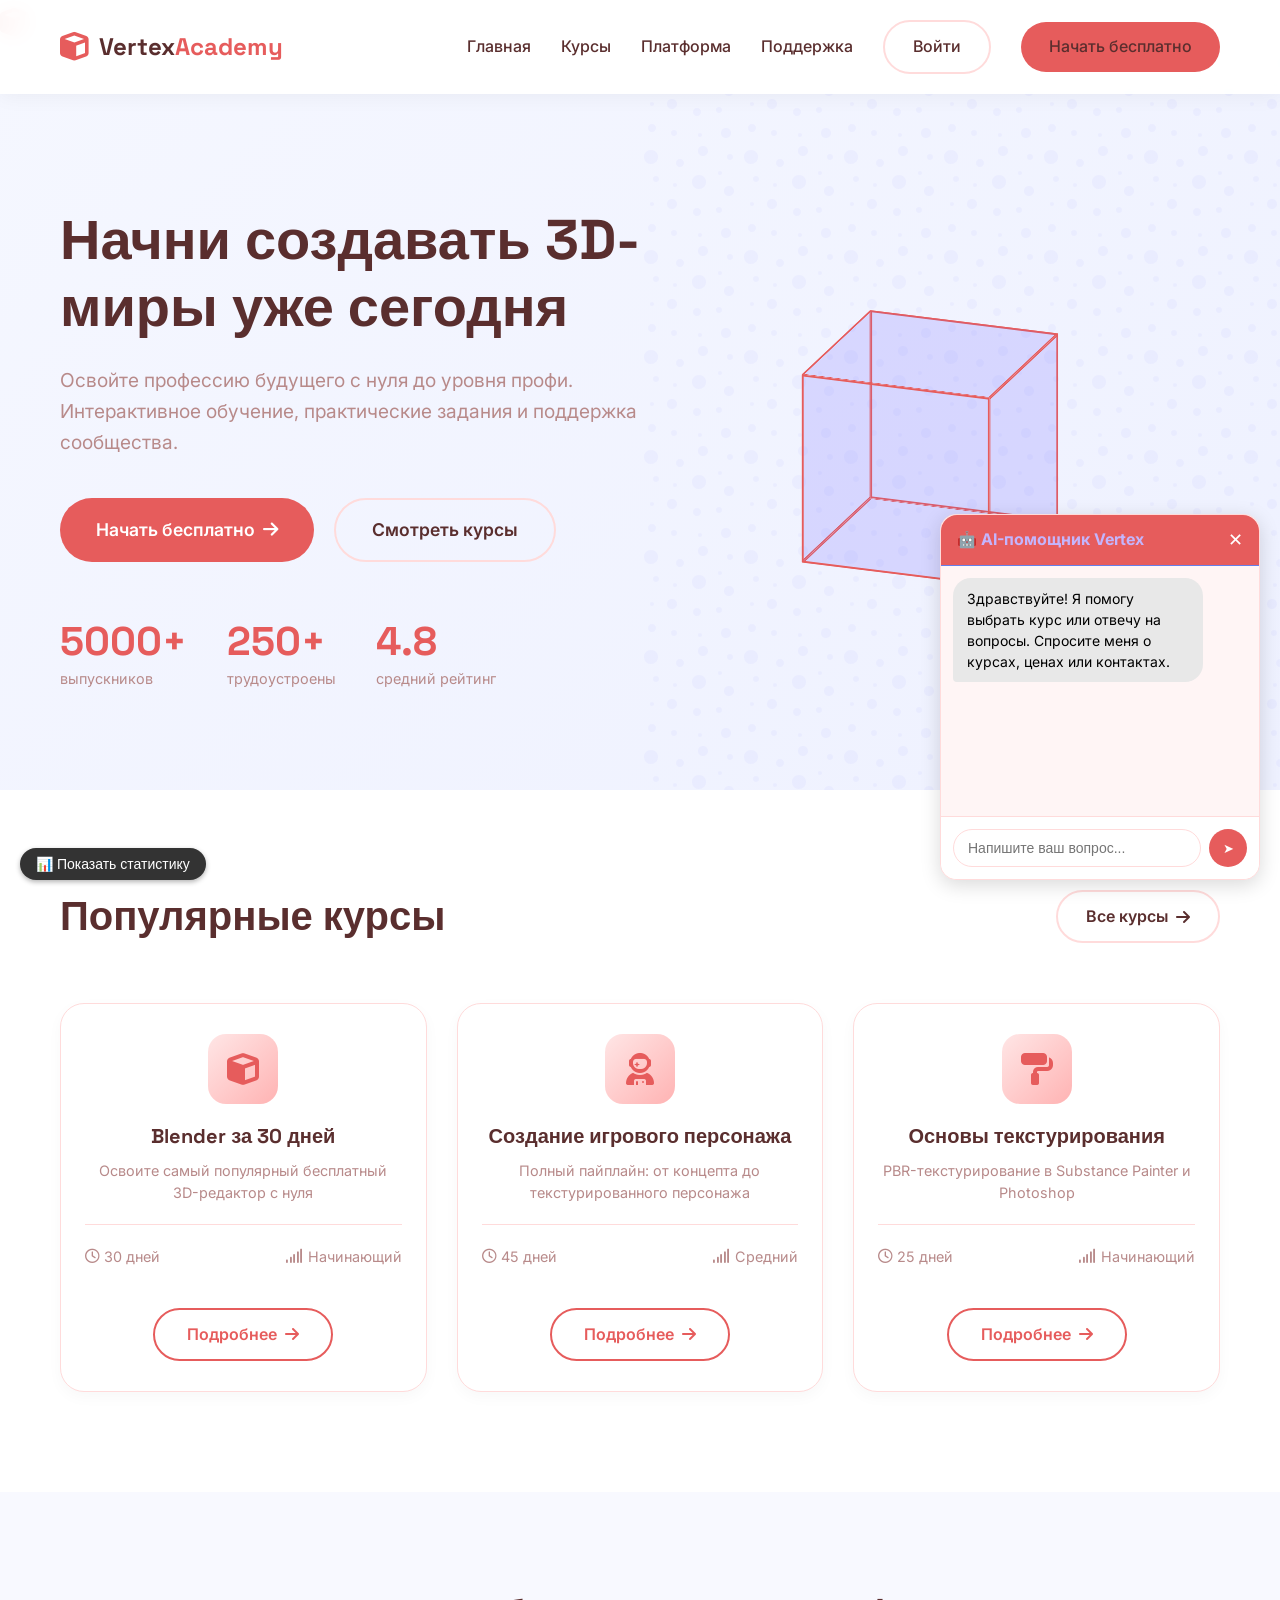
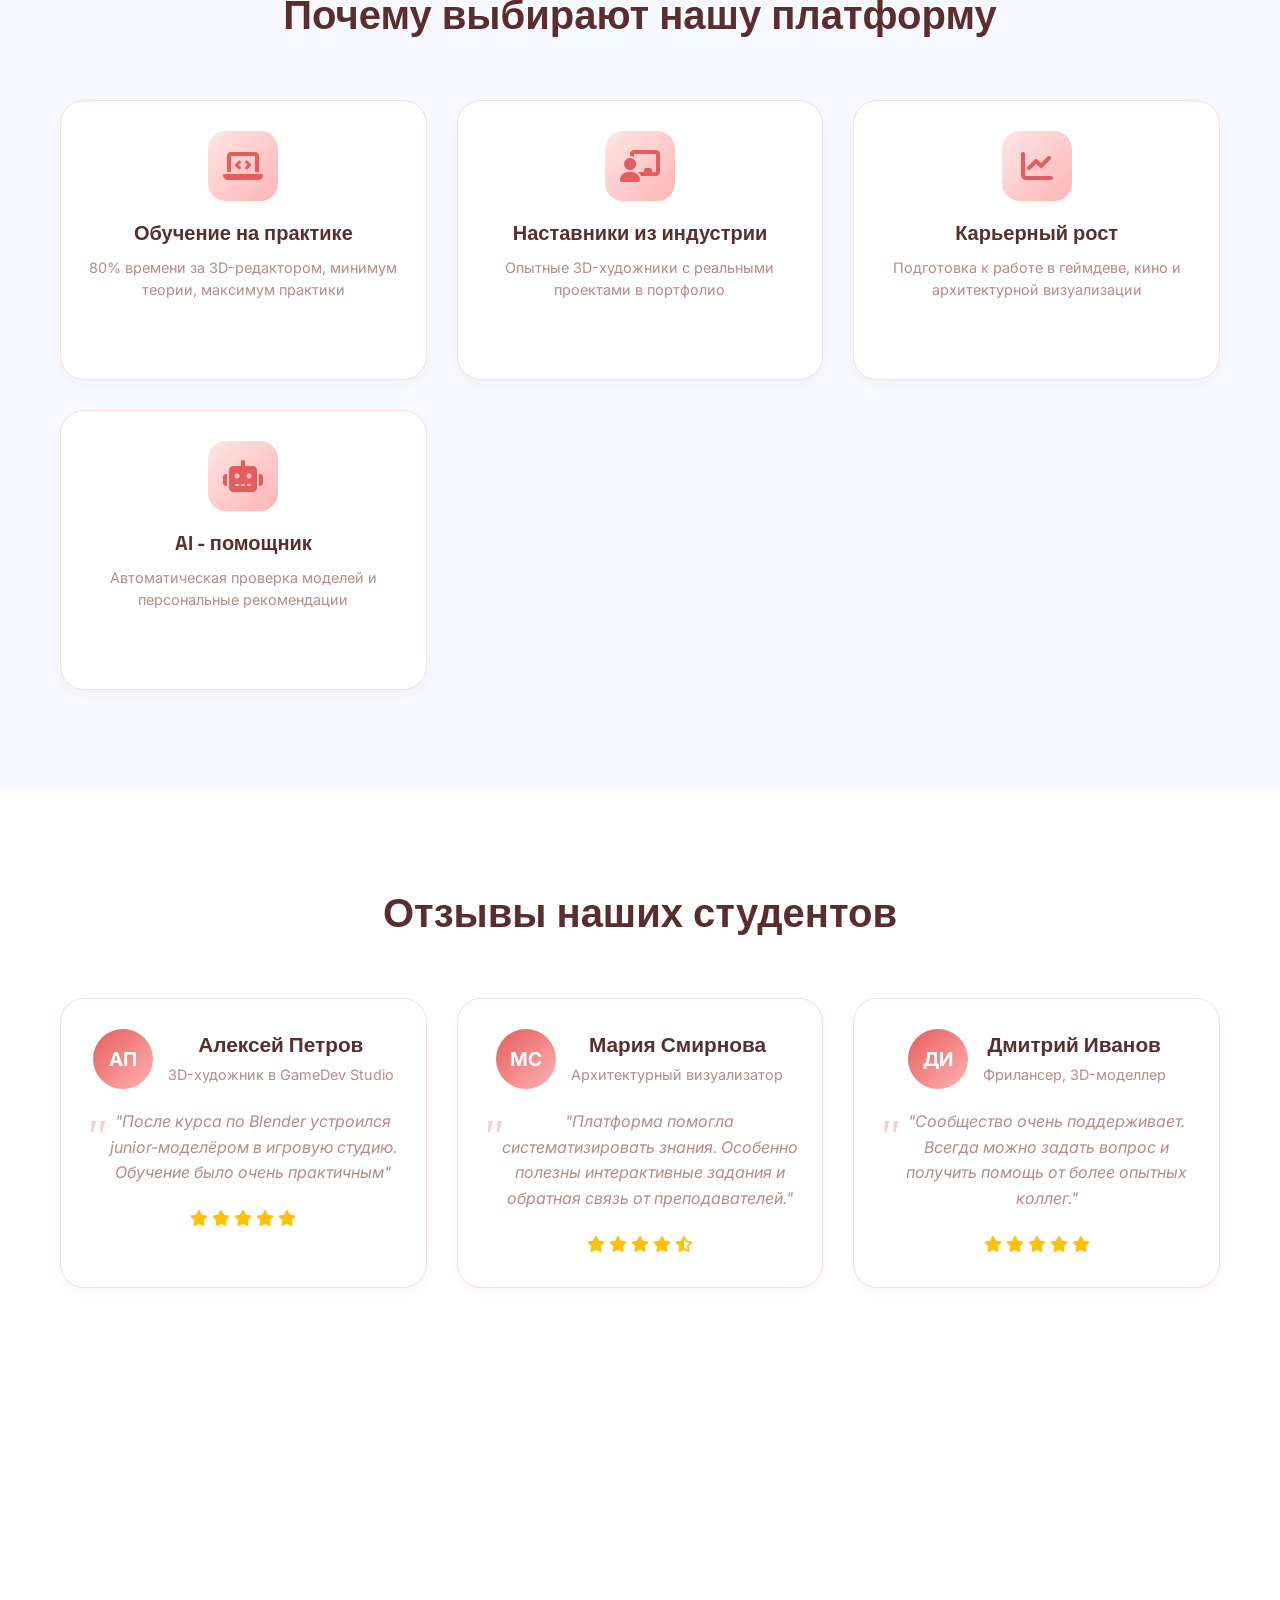
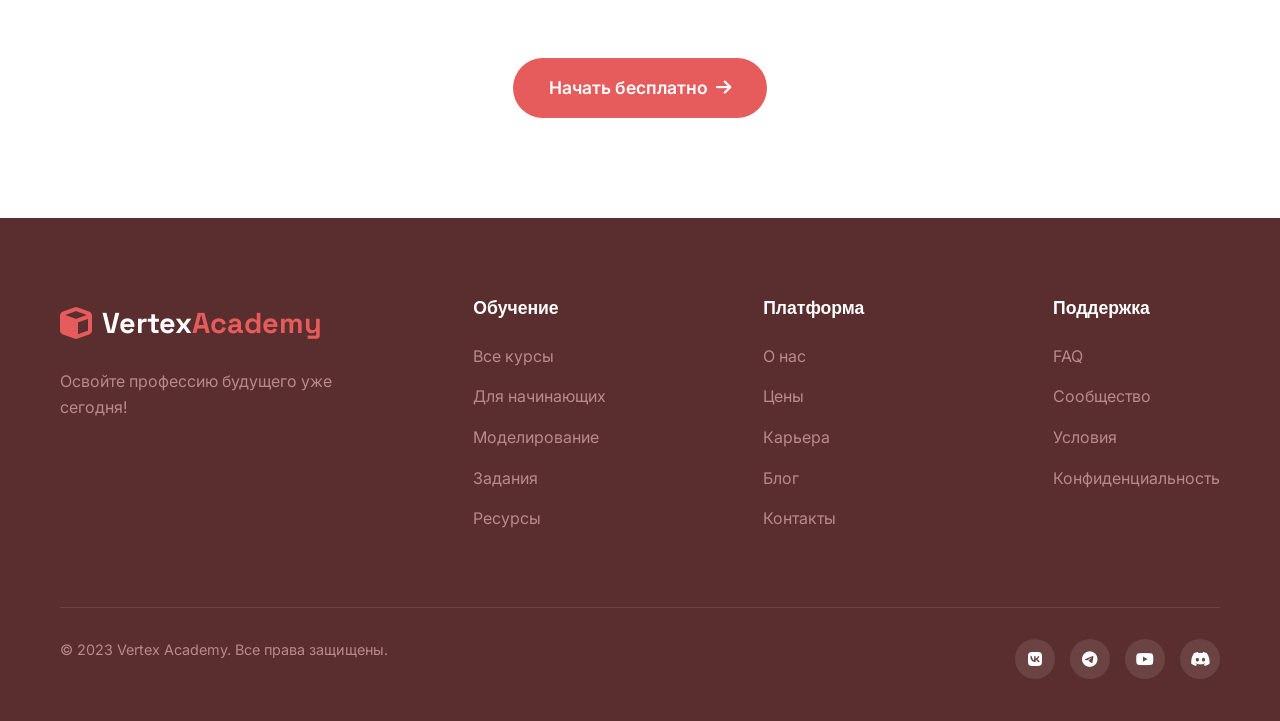
==== index.html @ c3838e95 "Add files via upload" ====
<!DOCTYPE html>
<html lang="ru">
<head>
    <meta charset="UTF-8">
    <meta name="viewport" content="width=device-width, initial-scale=1.0">
     <span class="logo-icon"><i class="fas fa-cube"></i></span>
    <title>Vertex Academy - Создание 3D-миров</title>
    <link rel="stylesheet" href="css/style.css">
    <link rel="stylesheet" href="css/responsive.css">
    <link rel="stylesheet" href="https://cdnjs.cloudflare.com/ajax/libs/font-awesome/6.4.0/css/all.min.css">
    <link rel="preconnect" href="https://fonts.googleapis.com">
    <link rel="preconnect" href="https://fonts.gstatic.com" crossorigin>
    <link href="https://fonts.googleapis.com/css2?family=Inter:wght@300;400;500;600;700;800&family=Space+Grotesk:wght@400;500;600;700&display=swap" rel="stylesheet">
    <!-- Подключение главного JS -->
<script src="js/main.js" defer></script>

<!-- Мета-теги безопасности и SEO -->
<meta name="description" content="Vertex Academy - обучение 3D-моделированию">
<meta http-equiv="Content-Security-Policy" content="default-src 'self'; script-src 'self' 'unsafe-inline'; style-src 'self' 'unsafe-inline';">
</head>
<body>
    <!-- Шапка и навигация -->
    <header class="header">
        <div class="container">
            <nav class="nav">
                <div class="logo">
                    <a href="index.html">
                        <span class="logo-icon"><i class="fas fa-cube"></i></span>
                        <span class="logo-text">Vertex<span class="logo-accent">Academy</span></span>
                    </a>
                </div>
                
                <ul class="nav-menu">
                    <li><a href="index.html">Главная</a></li>
                    <li><a href="courses.html">Курсы</a></li>
                    <li><a href="platform.html">Платформа</a></li>
                    <li><a href="support.html">Поддержка</a></li>
                    <li><a href="login.html" class="btn btn-outline">Войти</a></li>
                    <li><a href="#" class="btn btn-primary">Начать бесплатно</a></li>
                </ul>
                
                <button class="nav-toggle" id="navToggle">
                    <i class="fas fa-bars"></i>
                </button>
            </nav>
        </div>
    </header>

    <!-- Герой секция -->
    <section class="hero">
        <div class="container">
            <div class="hero-content">
                <h1 class="hero-title">Начни создавать 3D-миры уже сегодня</h1>
                <p class="hero-description">Освойте профессию будущего с нуля до уровня профи. Интерактивное обучение, практические задания и поддержка сообщества.</p>
                
                <div class="hero-buttons">
                    <a href="#" class="btn btn-primary btn-large">
                        <span>Начать бесплатно</span>
                        <i class="fas fa-arrow-right"></i>
                    </a>
                    <a href="courses.html" class="btn btn-outline btn-large">Смотреть курсы</a>
                </div>
                
                <div class="hero-stats">
                    <div class="stat">
                        <span class="stat-number">5000+</span>
                        <span class="stat-label">выпускников</span>
                    </div>
                    <div class="stat">
                        <span class="stat-number">250+</span>
                        <span class="stat-label">трудоустроены</span>
                    </div>
                    <div class="stat">
                        <span class="stat-number">4.8</span>
                        <span class="stat-label">средний рейтинг</span>
                    </div>
                </div>
            </div>
            
            <div class="hero-visual">
                <div class="cube">
                    <div class="cube-face cube-front"></div>
                    <div class="cube-face cube-back"></div>
                    <div class="cube-face cube-left"></div>
                    <div class="cube-face cube-right"></div>
                    <div class="cube-face cube-top"></div>
                    <div class="cube-face cube-bottom"></div>
                </div>
            </div>
        </div>
    </section>

    <!-- Популярные курсы -->
    <section class="courses" id="courses">
        <div class="container">
            <div class="section-header">
                <h2 class="section-title">Популярные курсы</h2>
                <a href="courses.html" class="btn btn-outline">Все курсы <i class="fas fa-arrow-right"></i></a>
            </div>
            
            <div class="courses-grid">
                <div class="course-card">
                    <div class="course-icon">
                        <i class="fas fa-cube"></i>
                    </div>
                    <h3 class="course-title">Blender за 30 дней</h3>
                    <p class="course-description">Освоите самый популярный бесплатный 3D-редактор с нуля</p>
                    <div class="course-meta">
                        <span class="course-duration"><i class="far fa-clock"></i> 30 дней</span>
                        <span class="course-level"><i class="fas fa-signal"></i> Начинающий</span>
                    </div>
                    <a href="course-blender.html" class="btn btn-secondary">Подробнее <i class="fas fa-arrow-right"></i></a>
                </div>
                
                <div class="course-card">
                    <div class="course-icon">
                        <i class="fas fa-user-astronaut"></i>
                    </div>
                    <h3 class="course-title">Создание игрового персонажа</h3>
                    <p class="course-description">Полный пайплайн: от концепта до текстурированного персонажа</p>
                    <div class="course-meta">
                        <span class="course-duration"><i class="far fa-clock"></i> 45 дней</span>
                        <span class="course-level"><i class="fas fa-signal"></i> Средний</span>
                    </div>
                    <a href="course-character.html" class="btn btn-secondary">Подробнее <i class="fas fa-arrow-right"></i></a>
                </div>
                
                <div class="course-card">
                    <div class="course-icon">
                        <i class="fas fa-paint-roller"></i>
                    </div>
                    <h3 class="course-title">Основы текстурирования</h3>
                    <p class="course-description">PBR-текстурирование в Substance Painter и Photoshop</p>
                    <div class="course-meta">
                        <span class="course-duration"><i class="far fa-clock"></i> 25 дней</span>
                        <span class="course-level"><i class="fas fa-signal"></i> Начинающий</span>
                    </div>
                    <a href="course-texturing.html" class="btn btn-secondary">Подробнее <i class="fas fa-arrow-right"></i></a>
                </div>
            </div>
        </div>
    </section>

    <!-- Почему выбирают нашу платформу -->
    <section class="features" id="features">
        <div class="container">
            <h2 class="section-title">Почему выбирают нашу платформу</h2>
            
            <div class="features-grid">
                <div class="feature-card">
                    <div class="feature-icon">
                        <i class="fas fa-laptop-code"></i>
                    </div>
                    <h3 class="feature-title">Обучение на практике</h3>
                    <p class="feature-description">80% времени за 3D-редактором, минимум теории, максимум практики</p>
                </div>
                
                <div class="feature-card">
                    <div class="feature-icon">
                        <i class="fas fa-chalkboard-teacher"></i>
                    </div>
                    <h3 class="feature-title">Наставники из индустрии</h3>
                    <p class="feature-description">Опытные 3D-художники с реальными проектами в портфолио</p>
                </div>
                
                <div class="feature-card">
                    <div class="feature-icon">
                        <i class="fas fa-chart-line"></i>
                    </div>
                    <h3 class="feature-title">Карьерный рост</h3>
                    <p class="feature-description">Подготовка к работе в геймдеве, кино и архитектурной визуализации</p>
                </div>
                
                <div class="feature-card">
                    <div class="feature-icon">
                        <i class="fas fa-robot"></i>
                    </div>
                    <h3 class="feature-title">AI - помощник</h3>
                    <p class="feature-description">Автоматическая проверка моделей и персональные рекомендации</p>
                </div>
            </div>
        </div>
    </section>

    <!-- Отзывы студентов -->
    <section class="reviews" id="reviews">
        <div class="container">
            <h2 class="section-title">Отзывы наших студентов</h2>
            
            <div class="reviews-grid">
                <div class="review-card">
                    <div class="review-header">
                        <div class="review-avatar">
                            <span>АП</span>
                        </div>
                        <div class="review-author">
                            <h4 class="review-name">Алексей Петров</h4>
                            <p class="review-position">3D-художник в GameDev Studio</p>
                        </div>
                    </div>
                    <p class="review-text">"После курса по Blender устроился junior-моделёром в игровую студию. Обучение было очень практичным"</p>
                    <div class="review-rating">
                        <i class="fas fa-star"></i>
                        <i class="fas fa-star"></i>
                        <i class="fas fa-star"></i>
                        <i class="fas fa-star"></i>
                        <i class="fas fa-star"></i>
                    </div>
                </div>
                
                <div class="review-card">
                    <div class="review-header">
                        <div class="review-avatar">
                            <span>МС</span>
                        </div>
                        <div class="review-author">
                            <h4 class="review-name">Мария Смирнова</h4>
                            <p class="review-position">Архитектурный визуализатор</p>
                        </div>
                    </div>
                    <p class="review-text">"Платформа помогла систематизировать знания. Особенно полезны интерактивные задания и обратная связь от преподавателей."</p>
                    <div class="review-rating">
                        <i class="fas fa-star"></i>
                        <i class="fas fa-star"></i>
                        <i class="fas fa-star"></i>
                        <i class="fas fa-star"></i>
                        <i class="fas fa-star-half-alt"></i>
                    </div>
                </div>
                
                <div class="review-card">
                    <div class="review-header">
                        <div class="review-avatar">
                            <span>ДИ</span>
                        </div>
                        <div class="review-author">
                            <h4 class="review-name">Дмитрий Иванов</h4>
                            <p class="review-position">Фрилансер, 3D-моделлер</p>
                        </div>
                    </div>
                    <p class="review-text">"Сообщество очень поддерживает. Всегда можно задать вопрос и получить помощь от более опытных коллег."</p>
                    <div class="review-rating">
                        <i class="fas fa-star"></i>
                        <i class="fas fa-star"></i>
                        <i class="fas fa-star"></i>
                        <i class="fas fa-star"></i>
                        <i class="fas fa-star"></i>
                    </div>
                </div>
            </div>
        </div>
    </section>

    <!-- CTA секция -->
    <section class="cta">
        <div class="container">
            <div class="cta-content">
                <h2 class="cta-title">Готовы начать свой путь в 3D?</h2>
                <p class="cta-description">Присоединяйтесь к 5000+ студентов, которые уже создают 3D-миры с Vertex Academy</p>
                <a href="#" class="btn btn-primary btn-large">
                    <span>Начать бесплатно</span>
                    <i class="fas fa-arrow-right"></i>
                </a>
            </div>
        </div>
    </section>

    <!-- Футер -->
    <footer class="footer" id="platform">
        <div class="container">
            <div class="footer-content">
                <div class="footer-logo">
                    <a href="index.html">
                        <span class="logo-icon"><i class="fas fa-cube"></i></span>
                        <span class="logo-text">Vertex<span class="logo-accent">Academy</span></span>
                    </a>
                    <p class="footer-tagline">Освойте профессию будущего уже сегодня!</p>
                </div>
                
                <div class="footer-links">
                    <div class="footer-column">
                        <h4 class="footer-title">Обучение</h4>
                        <ul class="footer-list">
                            <li><a href="courses.html">Все курсы</a></li>
                            <li><a href="courses.html#beginner">Для начинающих</a></li>
                            <li><a href="courses.html#modeling">Моделирование</a></li>
                            <li><a href="platform.html#tasks">Задания</a></li>
                            <li><a href="platform.html#resources">Ресурсы</a></li>
                        </ul>
                    </div>
                    
                    <div class="footer-column">
                        <h4 class="footer-title">Платформа</h4>
                        <ul class="footer-list">
                            <li><a href="platform.html">О нас</a></li>
                            <li><a href="platform.html#pricing">Цены</a></li>
                            <li><a href="platform.html#career">Карьера</a></li>
                            <li><a href="platform.html#blog">Блог</a></li>
                            <li><a href="platform.html#contacts">Контакты</a></li>
                        </ul>
                    </div>
                    
                    <div class="footer-column">
                        <h4 class="footer-title">Поддержка</h4>
                        <ul class="footer-list">
                            <li><a href="support.html">FAQ</a></li>
                            <li><a href="support.html#community">Сообщество</a></li>
                            <li><a href="support.html#terms">Условия</a></li>
                            <li><a href="support.html#privacy">Конфиденциальность</a></li>
                        </ul>
                    </div>
                </div>
            </div>
            
            <div class="footer-bottom">
                <p class="copyright">&copy; 2023 Vertex Academy. Все права защищены.</p>
                <div class="social-links">
                    <a href="#"><i class="fab fa-vk"></i></a>
                    <a href="#"><i class="fab fa-telegram"></i></a>
                    <a href="#"><i class="fab fa-youtube"></i></a>
                    <a href="#"><i class="fab fa-discord"></i></a>
                </div>
            </div>
        </div>
    </footer>

    <!-- JavaScript -->
    <script src="js/main.js"></script>
    <!-- Кнопка для показа статистики -->
<div style="position: fixed; bottom: 20px; left: 20px; z-index: 9999;">
    <button onclick="showStatsPanel()" style="background: #333; color: white; border: none; padding: 8px 16px; border-radius: 20px; cursor: pointer; font-size: 14px; box-shadow: 0 2px 5px rgba(0,0,0,0.3);">
        📊 Показать статистику
    </button>
</div>

<script>
function showStatsPanel() {
    // Создаем панель статистики
    let panel = document.getElementById('statsPanel');
    if(panel) {
        panel.remove();
        return;
    }
    
    panel = document.createElement('div');
    panel.id = 'statsPanel';
    panel.style.cssText = `
        position: fixed;
        top: 50%;
        left: 50%;
        transform: translate(-50%, -50%);
        background: #1a1a2e;
        color: white;
        padding: 20px;
        border-radius: 16px;
        border: 2px solid #667eea;
        z-index: 10000;
        max-width: 500px;
        max-height: 80vh;
        overflow: auto;
        font-family: monospace;
        font-size: 14px;
        box-shadow: 0 10px 30px rgba(0,0,0,0.5);
    `;
    
    // Получаем статистику
    const stats = localStorage.getItem('vertex_academy_stats');
    let statsText = 'Нет данных';
    if(stats) {
        try {
            const data = JSON.parse(stats);
            statsText = `
                <h3>📊 Статистика Vertex Academy</h3>
                <hr>
                <p><strong>📈 Общая статистика:</strong></p>
                <ul>
                    <li>Нажатий "Начать": ${data.totalClicksOnStart || 0}</li>
                    <li>Отправлено форм: ${data.feedbacksSent || 0}</li>
                    <li>Запросов к AI: ${data.aiQueries || 0}</li>
                </ul>
                <p><strong>📚 Просмотры курсов:</strong></p>
                <ul>
                    ${Object.entries(data.courseViews || {}).map(([course, count]) => `<li>${course}: ${count}</li>`).join('') || '<li>Нет данных</li>'}
                </ul>
                <p><strong>📄 Посещения страниц:</strong></p>
                <ul>
                    ${Object.entries(data.pageVisits || {}).map(([page, count]) => `<li>${page}: ${count}</li>`).join('') || '<li>Нет данных</li>'}
                </ul>
                <button onclick="this.parentElement.parentElement.remove()" style="margin-top: 15px; padding: 5px 15px; background: #667eea; border: none; border-radius: 8px; color: white; cursor: pointer;">Закрыть</button>
            `;
        } catch(e) {
            statsText = 'Ошибка чтения данных';
        }
    }
    
    panel.innerHTML = statsText;
    document.body.appendChild(panel);
}
</script>
<!-- Подключение базы данных -->
<script src="js/database.js"></script>
<script>
    // Проверка входа при загрузке
    document.addEventListener('DOMContentLoaded', async () => {
        await openDB();
        const userId = sessionStorage.getItem('userId');
        if (userId) {
            // Пользователь уже вошёл
            const logoutBtn = document.querySelector('.logout-btn');
            if (logoutBtn) logoutBtn.style.display = 'inline-block';
        }
    });
    
    // Функция для кнопки "Выйти"
    window.logout = function() {
        sessionStorage.removeItem('userId');
        window.location.reload();
    };
</script>
<!-- ========== РАБОТАЮЩИЙ AI-ЧАТ ========== -->
<style>
.ai-assistant {
    position: fixed;
    bottom: 20px;
    right: 20px;
    width: 320px;
    background: white;
    border-radius: 16px;
    box-shadow: 0 5px 20px rgba(0,0,0,0.15);
    border: 1px solid #ffdbdb;
    z-index: 1000;
    font-family: 'Inter', sans-serif;
}
.ai-header {
    background: #e65c5c;
    color: white;
    padding: 12px 16px;
    border-radius: 16px 16px 0 0;
    display: flex;
    justify-content: space-between;
    align-items: center;
    font-weight: 600;
}
.ai-close {
    background: none;
    border: none;
    color: white;
    font-size: 18px;
    cursor: pointer;
}
.ai-messages {
    height: 250px;
    overflow-y: auto;
    padding: 12px;
    background: #fff5f5;
}
.ai-message.bot {
    background: #e8e8e8;
    color: #000000 !important;
    padding: 10px 14px;
    border-radius: 18px;
    border-bottom-left-radius: 4px;
    margin-bottom: 8px;
    max-width: 85%;
    font-size: 14px;
}
.ai-message.user {
    background: #e65c5c;
    color: white;
    padding: 10px 14px;
    border-radius: 18px;
    border-bottom-right-radius: 4px;
    margin-bottom: 8px;
    margin-left: auto;
    max-width: 85%;
}
.ai-input-area {
    display: flex;
    padding: 12px;
    border-top: 1px solid #ffdbdb;
    gap: 8px;
    background: white;
    border-radius: 0 0 16px 16px;
}
.ai-input-area input {
    flex: 1;
    padding: 10px 14px;
    border: 1px solid #ffdbdb;
    border-radius: 25px;
    font-size: 14px;
    outline: none;
}
.ai-input-area input:focus {
    border-color: #e65c5c;
}
.ai-input-area button {
    width: 38px;
    height: 38px;
    background: #e65c5c;
    border: none;
    border-radius: 50%;
    color: white;
    cursor: pointer;
}
</style>

<div class="ai-assistant" id="aiAssistant">
    <div class="ai-header">
        <strong>🤖 AI-помощник Vertex</strong>
        <button class="ai-close" onclick="document.getElementById('aiAssistant').style.display='none'">✕</button>
    </div>
    <div class="ai-messages" id="aiMessages">
        <div class="ai-message bot">Здравствуйте! Я помогу выбрать курс или отвечу на вопросы. Спросите меня о курсах, ценах или контактах.</div>
    </div>
    <div class="ai-input-area">
        <input type="text" id="aiInput" placeholder="Напишите ваш вопрос...">
        <button id="askAiBtn">➤</button>
    </div>
</div>

<script>
// Логика ответов AI (работает)
document.addEventListener('DOMContentLoaded', function() {
    const input = document.getElementById('aiInput');
    const button = document.getElementById('askAiBtn');
    const messagesDiv = document.getElementById('aiMessages');
    
    if (!button) return;
    
    function addMessage(text, isUser = false) {
        const msgDiv = document.createElement('div');
        msgDiv.className = `ai-message ${isUser ? 'user' : 'bot'}`;
        msgDiv.textContent = text;
        messagesDiv.appendChild(msgDiv);
        messagesDiv.scrollTop = messagesDiv.scrollHeight;
    }
    
    function getAIResponse(question) {
        const q = question.toLowerCase();
        if (q.includes('курс') || q.includes('blender')) {
            return '🎓 Рекомендую курс "Blender за 30 дней" — подходит для начинающих. Хотите записаться?';
        } else if (q.includes('цена') || q.includes('стои') || q.includes('руб')) {
            return '💰 У нас есть бесплатные курсы и платные от 4990 ₽. Напишите, какой курс вас интересует!';
        } else if (q.includes('контакт') || q.includes('поддержк')) {
            return '📧 Связаться с нами можно через support@vertex-academy.ru или в разделе "Поддержка" на сайте.';
        } else if (q.includes('регистрац') || q.includes('войти')) {
            return '🔐 Для регистрации нажмите на кнопку "Начать бесплатно" на главной странице или перейдите в раздел "Вход".';
        } else {
            return '🤔 Я могу ответить на вопросы о курсах, ценах, регистрации или контактах. Что вас интересует?';
        }
    }
    
    async function askAI() {
        const question = input.value.trim();
        if (!question) return;
        
        addMessage(question, true);
        input.value = '';
        
        // Имитация задержки ответа
        setTimeout(() => {
            const answer = getAIResponse(question);
            addMessage(answer, false);
            
            // Сохраняем в базу данных (если есть)
            if (window.addAIInteraction && window.currentUserId) {
                window.addAIInteraction({
                    userId: window.currentUserId,
                    question: question,
                    answer: answer,
                    date: new Date().toISOString()
                }).catch(e => console.log('БД не готова'));
            }
        }, 500);
    }
    
    button.addEventListener('click', askAI);
    input.addEventListener('keypress', function(e) {
        if (e.key === 'Enter') askAI();
    });
});
</script>
</body>

</html>
---- css/style.css ----
/* Базовые сбросы и переменные */
:root {
    --primary-color: #e65c5c;     /* было #6C63FF */
    --primary-dark: #c44747;       /* было #554FD8 */
    --secondary-color: #ff8a8a;    /* было #FF6584 */
    --accent-color: #ffb3b3;       /* было #36D1DC */
    --dark-color: #5a2e2e;         /* было #1A1A2E */
    --gray-color: #b88a8a;         /* было #8A8CA6 */
    --gray-light: #ffdbdb;         /* было #E2E5ED */
    
    --font-primary: 'Inter', sans-serif;
    --font-secondary: 'Space Grotesk', sans-serif;
    
    --shadow: 0 10px 30px rgba(0, 0, 0, 0.08);
    --shadow-hover: 0 20px 40px rgba(0, 0, 0, 0.12);
    --border-radius: 16px;
    --transition: all 0.3s ease;
}

* {
    margin: 0;
    padding: 0;
    box-sizing: border-box;
}

html {
    scroll-behavior: smooth;
}

body {
    font-family: var(--font-primary);
    color: var(--dark-color);
    background-color: var(--light-color);
    line-height: 1.6;
    overflow-x: hidden;
}

.container {
    width: 100%;
    max-width: 1200px;
    margin: 0 auto;
    padding: 0 20px;
}

section {
    padding: 100px 0;
}

/* Типография */
h1, h2, h3, h4 {
    font-family: var(--font-secondary);
    font-weight: 700;
    line-height: 1.2;
    margin-bottom: 20px;
}

h1 {
    font-size: 3.5rem;
}

h2 {
    font-size: 2.5rem;
}

h3 {
    font-size: 1.8rem;
}

h4 {
    font-size: 1.3rem;
}

p {
    margin-bottom: 20px;
    color: var(--gray-color);
}

.section-title {
    text-align: center;
    margin-bottom: 60px;
    color: var(--dark-color);
}

.section-subtitle {
    text-align: center;
    margin-bottom: 60px;
    color: var(--gray-color);
    max-width: 700px;
    margin-left: auto;
    margin-right: auto;
}

/* Кнопки */
.btn {
    display: inline-flex;
    align-items: center;
    justify-content: center;
    gap: 8px;
    padding: 12px 28px;
    border-radius: 50px;
    font-weight: 600;
    text-decoration: none;
    border: none;
    cursor: pointer;
    transition: var(--transition);
    font-family: var(--font-primary);
    font-size: 1rem;
}

.btn-primary {
    background-color: var(--primary-color);
    color: white;
}

.btn-primary:hover {
    background-color: var(--primary-dark);
    transform: translateY(-3px);
    box-shadow: var(--shadow-hover);
}

.btn-secondary {
    background-color: transparent;
    color: var(--primary-color);
    border: 2px solid var(--primary-color);
}

.btn-secondary:hover {
    background-color: rgba(108, 99, 255, 0.1);
    transform: translateY(-3px);
}

.btn-outline {
    background-color: transparent;
    color: var(--dark-color);
    border: 2px solid var(--gray-light);
}

.btn-outline:hover {
    border-color: var(--primary-color);
    color: var(--primary-color);
    transform: translateY(-3px);
}

.btn-large {
    padding: 16px 36px;
    font-size: 1.1rem;
}

.btn-block {
    width: 100%;
    display: block;
    text-align: center;
}

/* Шапка и навигация */
.header {
    position: fixed;
    top: 0;
    left: 0;
    width: 100%;
    background-color: rgba(255, 255, 255, 0.95);
    backdrop-filter: blur(10px);
    z-index: 1000;
    box-shadow: 0 2px 20px rgba(0, 0, 0, 0.05);
}

.nav {
    display: flex;
    justify-content: space-between;
    align-items: center;
    padding: 20px 0;
}

.logo a {
    display: flex;
    align-items: center;
    text-decoration: none;
    gap: 10px;
}

.logo-icon {
    color: var(--primary-color);
    font-size: 1.8rem;
}

.logo-text {
    font-family: var(--font-secondary);
    font-weight: 700;
    font-size: 1.5rem;
    color: var(--dark-color);
}

.logo-accent {
    color: var(--primary-color);
}

.nav-menu {
    display: flex;
    align-items: center;
    gap: 30px;
    list-style: none;
}

.nav-menu a {
    text-decoration: none;
    color: var(--dark-color);
    font-weight: 500;
    transition: var(--transition);
    position: relative;
}

.nav-menu a:not(.btn):hover {
    color: var(--primary-color);
}

.nav-menu a.active {
    color: var(--primary-color);
}

.nav-menu a:not(.btn)::after {
    content: '';
    position: absolute;
    bottom: -5px;
    left: 0;
    width: 0;
    height: 2px;
    background-color: var(--primary-color);
    transition: var(--transition);
}

.nav-menu a:not(.btn):hover::after {
    width: 100%;
}

.nav-menu a.active::after {
    width: 100%;
}

.nav-toggle {
    display: none;
    background: none;
    border: none;
    font-size: 1.5rem;
    color: var(--dark-color);
    cursor: pointer;
}

/* Хлебные крошки */
.breadcrumbs {
    padding: 30px 0;
    background-color: var(--light-color);
    margin-top: 80px;
}

.breadcrumb-nav {
    display: flex;
    align-items: center;
    gap: 10px;
    color: var(--gray-color);
}

.breadcrumb-nav a {
    color: var(--gray-color);
    text-decoration: none;
    transition: var(--transition);
}

.breadcrumb-nav a:hover {
    color: var(--primary-color);
}

.breadcrumb-nav .current {
    color: var(--dark-color);
    font-weight: 500;
}

.breadcrumb-nav i {
    font-size: 0.8rem;
}

/* Герой секция */
.hero {
    padding-top: 160px;
    padding-bottom: 100px;
    background: linear-gradient(135deg, #f5f7ff 0%, #eef1ff 100%);
    position: relative;
    overflow: hidden;
}

.hero::before {
    content: '';
    position: absolute;
    top: 0;
    right: 0;
    width: 50%;
    height: 100%;
    background: url("data:image/svg+xml,%3Csvg width='100' height='100' viewBox='0 0 100 100' xmlns='http://www.w3.org/2000/svg'%3E%3Cpath d='M11 18c3.866 0 7-3.134 7-7s-3.134-7-7-7-7 3.134-7 7 3.134 7 7 7zm48 25c3.866 0 7-3.134 7-7s-3.134-7-7-7-7 3.134-7 7 3.134 7 7 7zm-43-7c1.657 0 3-1.343 3-3s-1.343-3-3-3-3 1.343-3 3 1.343 3 3 3zm63 31c1.657 0 3-1.343 3-3s-1.343-3-3-3-3 1.343-3 3 1.343 3 3 3zM34 90c1.657 0 3-1.343 3-3s-1.343-3-3-3-3 1.343-3 3 1.343 3 3 3zm56-76c1.657 0 3-1.343 3-3s-1.343-3-3-3-3 1.343-3 3 1.343 3 3 3zM12 86c2.21 0 4-1.79 4-4s-1.79-4-4-4-4 1.79-4 4 1.79 4 4 4zm28-65c2.21 0 4-1.79 4-4s-1.79-4-4-4-4 1.79-4 4 1.79 4 4 4zm23-11c2.76 0 5-2.24 5-5s-2.24-5-5-5-5 2.24-5 5 2.24 5 5 5zm-6 60c2.21 0 4-1.79 4-4s-1.79-4-4-4-4 1.79-4 4 1.79 4 4 4zm29 22c2.76 0 5-2.24 5-5s-2.24-5-5-5-5 2.24-5 5 2.24 5 5 5zM32 63c2.76 0 5-2.24 5-5s-2.24-5-5-5-5 2.24-5 5 2.24 5 5 5zm57-13c2.76 0 5-2.24 5-5s-2.24-5-5-5-5 2.24-5 5 2.24 5 5 5zm-9-21c1.105 0 2-.895 2-2s-.895-2-2-2-2 .895-2 2 .895 2 2 2zM60 91c1.105 0 2-.895 2-2s-.895-2-2-2-2 .895-2 2 .895 2 2 2zM35 41c1.105 0 2-.895 2-2s-.895-2-2-2-2 .895-2 2 .895 2 2 2zM12 60c1.105 0 2-.895 2-2s-.895-2-2-2-2 .895-2 2 .895 2 2 2z' fill='%236C63FF' fill-opacity='0.05' fill-rule='evenodd'/%3E%3C/svg%3E");
    z-index: 0;
}

.hero .container {
    display: flex;
    align-items: center;
    justify-content: space-between;
    position: relative;
    z-index: 1;
}

.hero-content {
    flex: 1;
    max-width: 600px;
}

.hero-title {
    margin-bottom: 25px;
    color: var(--dark-color);
}

.hero-description {
    font-size: 1.2rem;
    margin-bottom: 40px;
    color: var(--gray-color);
}

.hero-buttons {
    display: flex;
    gap: 20px;
    margin-bottom: 60px;
    flex-wrap: wrap;
}

.hero-stats {
    display: flex;
    gap: 40px;
}

.stat {
    display: flex;
    flex-direction: column;
}

.stat-number {
    font-family: var(--font-secondary);
    font-size: 2.5rem;
    font-weight: 700;
    color: var(--primary-color);
    line-height: 1;
}

.stat-label {
    font-size: 0.9rem;
    color: var(--gray-color);
    margin-top: 5px;
}

.hero-visual {
    flex: 1;
    display: flex;
    justify-content: center;
    align-items: center;
    min-height: 400px;
}

.cube {
    width: 200px;
    height: 200px;
    position: relative;
    transform-style: preserve-3d;
    transform: rotateX(-20deg) rotateY(-20deg);
    animation: rotateCube 20s infinite linear;
}

.cube-face {
    position: absolute;
    width: 100%;
    height: 100%;
    border: 2px solid var(--primary-color);
    background: rgba(108, 99, 255, 0.1);
}

.cube-front {
    transform: translateZ(100px);
}

.cube-back {
    transform: translateZ(-100px);
}

.cube-left {
    transform: translateX(-100px) rotateY(-90deg);
}

.cube-right {
    transform: translateX(100px) rotateY(90deg);
}

.cube-top {
    transform: translateY(-100px) rotateX(90deg);
}

.cube-bottom {
    transform: translateY(100px) rotateX(-90deg);
}

@keyframes rotateCube {
    0% {
        transform: rotateX(-20deg) rotateY(0);
    }
    100% {
        transform: rotateX(-20deg) rotateY(360deg);
    }
}

/* Page Hero (для внутренних страниц) */
.page-hero {
    padding: 100px 0;
    background: linear-gradient(135deg, var(--primary-color), var(--accent-color));
    color: white;
}

.page-hero-content {
    max-width: 800px;
    margin: 0 auto;
    text-align: center;
}

.page-hero-title {
    color: white;
    margin-bottom: 20px;
}

.page-hero-description {
    color: rgba(255, 255, 255, 0.9);
    font-size: 1.2rem;
    margin-bottom: 40px;
}

.page-hero-stats {
    display: flex;
    justify-content: center;
    gap: 60px;
    margin-top: 60px;
}

.page-hero-stats .stat-number {
    color: white;
}

.page-hero-stats .stat-label {
    color: rgba(255, 255, 255, 0.8);
}

/* Секция курсов */
.courses {
    background-color: white;
}

.section-header {
    display: flex;
    justify-content: space-between;
    align-items: center;
    margin-bottom: 60px;
}

.section-header .section-title {
    margin-bottom: 0;
}

.courses-grid {
    display: grid;
    grid-template-columns: repeat(auto-fill, minmax(320px, 1fr));
    gap: 30px;
}

.course-card {
    background-color: white;
    border-radius: var(--border-radius);
    padding: 40px 30px;
    box-shadow: var(--shadow);
    transition: var(--transition);
    border: 1px solid transparent;
    display: flex;
    flex-direction: column;
    align-items: flex-start;
    position: relative;
}

.course-card:hover {
    transform: translateY(-10px);
    box-shadow: var(--shadow-hover);
    border-color: var(--primary-color);
}

.course-badge {
    position: absolute;
    top: 20px;
    right: 20px;
    background-color: var(--secondary-color);
    color: white;
    padding: 5px 15px;
    border-radius: 50px;
    font-size: 0.8rem;
    font-weight: 600;
}

.course-card.featured {
    border: 2px solid var(--primary-color);
}

.course-icon {
    width: 70px;
    height: 70px;
    background: linear-gradient(135deg, var(--primary-color), var(--accent-color));
    border-radius: 16px;
    display: flex;
    align-items: center;
    justify-content: center;
    color: white;
    font-size: 1.8rem;
    margin-bottom: 25px;
}

.course-title {
    margin-bottom: 15px;
}

.course-description {
    flex-grow: 1;
    margin-bottom: 30px;
}

.course-meta {
    display: flex;
    justify-content: space-between;
    width: 100%;
    margin-bottom: 30px;
    padding-top: 20px;
    border-top: 1px solid var(--gray-light);
}

.course-duration, .course-level, .course-price {
    display: flex;
    align-items: center;
    gap: 5px;
    font-size: 0.9rem;
    color: var(--gray-color);
}

.course-price {
    font-weight: 700;
    color: var(--primary-color);
}

/* Секция преимуществ */
.features {
    background-color: #f8f9ff;
}

.features-grid {
    display: grid;
    grid-template-columns: repeat(auto-fill, minmax(250px, 1fr));
    gap: 40px;
}

.feature-card {
    background-color: white;
    border-radius: var(--border-radius);
    padding: 40px 30px;
    text-align: center;
    box-shadow: var(--shadow);
    transition: var(--transition);
}

.feature-card:hover {
    transform: translateY(-10px);
    box-shadow: var(--shadow-hover);
}

.feature-icon {
    width: 80px;
    height: 80px;
    background: linear-gradient(135deg, var(--primary-color), var(--accent-color));
    border-radius: 50%;
    display: flex;
    align-items: center;
    justify-content: center;
    margin: 0 auto 25px;
    color: white;
    font-size: 2rem;
}

.feature-title {
    margin-bottom: 15px;
}

/* Секция отзывов */
.reviews {
    background-color: white;
}

.reviews-grid {
    display: grid;
    grid-template-columns: repeat(auto-fill, minmax(320px, 1fr));
    gap: 30px;
}

.review-card {
    background-color: white;
    border-radius: var(--border-radius);
    padding: 30px;
    box-shadow: var(--shadow);
    transition: var(--transition);
}

.review-card:hover {
    transform: translateY(-5px);
    box-shadow: var(--shadow-hover);
}

.review-header {
    display: flex;
    align-items: center;
    margin-bottom: 20px;
}

.review-avatar {
    width: 60px;
    height: 60px;
    border-radius: 50%;
    background: linear-gradient(135deg, var(--primary-color), var(--accent-color));
    display: flex;
    align-items: center;
    justify-content: center;
    color: white;
    font-weight: 700;
    font-size: 1.2rem;
    margin-right: 15px;
}

.review-name {
    margin-bottom: 5px;
}

.review-position {
    color: var(--gray-color);
    font-size: 0.9rem;
    margin-bottom: 0;
}

.review-text {
    font-style: italic;
    position: relative;
    padding-left: 20px;
    margin-bottom: 20px;
}

.review-text::before {
    content: '"';
    position: absolute;
    left: 0;
    top: -10px;
    font-size: 3rem;
    color: var(--primary-color);
    opacity: 0.3;
    font-family: serif;
}

.review-rating {
    color: #FFC107;
}

/* CTA секция */
.cta {
    padding: 100px 0;
    background: linear-gradient(135deg, var(--dark-color), var(--dark-light));
    color: white;
    text-align: center;
}

.cta-title {
    color: white;
    margin-bottom: 20px;
}

.cta-description {
    color: rgba(255, 255, 255, 0.9);
    font-size: 1.2rem;
    max-width: 700px;
    margin: 0 auto 40px;
}

/* Футер */
.footer {
    background-color: var(--dark-color);
    color: white;
    padding: 80px 0 40px;
}

.footer-content {
    display: flex;
    justify-content: space-between;
    margin-bottom: 60px;
    flex-wrap: wrap;
    gap: 40px;
}

.footer-logo {
    flex: 1;
    min-width: 300px;
}

.footer-logo a {
    display: inline-flex;
    align-items: center;
    gap: 10px;
    margin-bottom: 20px;
    text-decoration: none;
}

.footer-logo .logo-icon {
    color: var(--primary-color);
    font-size: 2rem;
}

.footer-logo .logo-text {
    color: white;
    font-size: 1.8rem;
}

.footer-tagline {
    color: var(--gray-color);
    max-width: 300px;
}

.footer-links {
    flex: 2;
    display: flex;
    justify-content: space-between;
    flex-wrap: wrap;
    gap: 40px;
}

.footer-column {
    min-width: 150px;
}

.footer-title {
    color: white;
    margin-bottom: 25px;
    font-size: 1.1rem;
}

.footer-list {
    list-style: none;
}

.footer-list li {
    margin-bottom: 15px;
}

.footer-list a {
    color: var(--gray-color);
    text-decoration: none;
    transition: var(--transition);
}

.footer-list a:hover {
    color: var(--primary-color);
}

.footer-bottom {
    display: flex;
    justify-content: space-between;
    align-items: center;
    padding-top: 30px;
    border-top: 1px solid rgba(255, 255, 255, 0.1);
    flex-wrap: wrap;
    gap: 20px;
}

.copyright {
    color: var(--gray-color);
    font-size: 0.9rem;
}

.social-links {
    display: flex;
    gap: 15px;
}

.social-links a {
    display: flex;
    align-items: center;
    justify-content: center;
    width: 40px;
    height: 40px;
    background-color: rgba(255, 255, 255, 0.1);
    border-radius: 50%;
    color: white;
    text-decoration: none;
    transition: var(--transition);
}

.social-links a:hover {
    background-color: var(--primary-color);
    transform: translateY(-3px);
}


/* AI Assistant - добавить в конец файла */
.ai-assistant {
    position: fixed;
    bottom: 24px;
    right: 24px;
    z-index: 1000;
}

.ai-toggle {
    background: linear-gradient(135deg, #667eea 0%, #764ba2 100%);
    width: 60px;
    height: 60px;
    border-radius: 30px;
    display: flex;
    align-items: center;
    justify-content: center;
    cursor: pointer;
    box-shadow: 0 4px 15px rgba(0,0,0,0.3);
    font-size: 28px;
    transition: transform 0.2s;
}

.ai-toggle:hover {
    transform: scale(1.1);
}

.ai-window {
    position: absolute;
    bottom: 80px;
    right: 0;
    width: 320px;
    background: #1a1a2e;
    border-radius: 16px;
    display: none;
    flex-direction: column;
    border: 1px solid #667eea;
    box-shadow: 0 10px 30px rgba(0,0,0,0.5);
    overflow: hidden;
}

.ai-window.active {
    display: flex;
}

/* Сделать текст ответа бота светлым */
.ai-message.bot {
    background: #2d2d5e;
    color: #ffffff !important;  /* Белый цвет*/
    font-size: 14px;
    line-height: 1.5;
    padding: 10px 14px;
    border-radius: 12px;
    max-width: 85%;
    word-wrap: break-word;
}

.ai-message.user {
    background: #667eea;
    color: #ffffff !important;  /* Белый цвет текста пользователя */
    font-size: 14px;
    line-height: 1.5;
    padding: 10px 14px;
    border-radius: 12px;
    max-width: 85%;
    word-wrap: break-word;
    margin-left: auto;
}

/* Сделать светлым текст в заголовке AI */
.ai-header {
    color: #ffffff;
    padding: 12px 16px;
    background: #16213e;
    border-bottom: 1px solid #667eea;
}

.ai-header strong {
    color: #c4b5fd;  /* Светло-фиолетовый для акцента */
}

/* Светлый текст в области сообщений */
.ai-messages {
    background: #0f0f1f;
    color: #f0f0f0;
}

/* Стили для ссылок внутри сообщений бота */
.ai-message.bot a {
    color:  #ffffff;  /* Светло-фиолетовый для ссылок */
    text-decoration: underline;
}

.ai-message.bot strong {
    color: #c4b5fd;  /* Светло-фиолетовый для жирного текста */
}

/* Стиль для текста "печатает..." */
.ai-typing {
    color: #a0a0c0;
    font-style: italic;
}

/* Панель статистики */
.stats-panel {
    position: fixed;
    bottom: 20px;
    left: 20px;
    background: rgba(0,0,0,0.8);
    padding: 10px 15px;
    border-radius: 8px;
    font-size: 12px;
    z-index: 999;
    cursor: pointer;
    font-family: monospace;
}

.stats-panel:hover {
    background: rgba(0,0,0,0.95);
}

/* Безопасность */
.security-badge {
    position: fixed;
    bottom: 20px;
    left: 50%;
    transform: translateX(-50%);
    font-size: 10px;
    color: rgba(255,255,255,0.3);
    z-index: 999;
}

/* ========== ЕДИНЫЙ СТИЛЬ ДЛЯ ВСЕХ КАРТОЧЕК ========== */

.community-card,
.category-card,
.course-card,
.feature-card,
.review-card,
.pricing-card,
.forum-category,
.vacancy-card,
.blog-post,
.legal-card {
    background: white;
    border-radius: 24px;
    padding: 30px 24px;
    transition: all 0.3s ease;
    border: 1px solid var(--gray-light);
    box-shadow: 0 5px 15px rgba(0, 0, 0, 0.03);
    text-align: center;
    display: flex;
    flex-direction: column;
    align-items: center;
    height: 100%;
    min-height: 280px;
}

.community-card:hover,
.category-card:hover,
.course-card:hover,
.feature-card:hover,
.review-card:hover,
.pricing-card:hover {
    transform: translateY(-6px);
    box-shadow: 0 20px 30px -12px rgba(230, 92, 92, 0.2);
    border-color: var(--primary-color);
}

/* Иконка */
.community-icon,
.category-icon,
.course-icon,
.feature-icon,
.forum-icon {
    width: 70px;
    height: 70px;
    background: linear-gradient(135deg, #ffe6e6, #ffb3b3);
    border-radius: 18px;
    display: flex;
    align-items: center;
    justify-content: center;
    margin-bottom: 20px;
}

.community-icon i,
.category-icon i,
.course-icon i,
.feature-icon i,
.forum-icon i {
    font-size: 32px;
    color: var(--primary-color);
}

/* Заголовок */
.community-title,
.category-title,
.course-title,
.feature-title {
    font-size: 1.25rem;
    font-weight: 700;
    margin-bottom: 12px;
    color: var(--dark-color);
}

/* Описание */
.community-description,
.category-description,
.course-description,
.feature-description {
    font-size: 0.9rem;
    color: var(--gray-color);
    line-height: 1.5;
    margin-bottom: 20px;
    flex-grow: 1;
}

/* Кнопка внутри карточки */
.community-card .btn,
.category-card .btn,
.course-card .btn {
    margin-top: 10px;
    width: 100%;
    max-width: 180px;
}

/* Сетка для карточек сообщества */
.community-grid,
.categories-grid,
.courses-grid,
.features-grid {
    display: grid;
    grid-template-columns: repeat(auto-fill, minmax(280px, 1fr));
    gap: 30px;
}


/* Только изменение цветовой схемы сайта — AI не трогаем */
:root {
    --primary-color: #e65c5c;
    --primary-dark: #c44747;
    --secondary-color: #ff8a8a;
    --accent-color: #ffb3b3;
    /* Остальные цвета не меняем */
}
---- css/responsive.css ----
/* Адаптивные стили */
@media (max-width: 1200px) {
    .container {
        max-width: 960px;
    }
}

@media (max-width: 992px) {
    h1 {
        font-size: 2.8rem;
    }
    
    h2 {
        font-size: 2.2rem;
    }
    
    .nav-toggle {
        display: block;
    }
    
    .nav-menu {
        position: fixed;
        top: 80px;
        left: 0;
        width: 100%;
        background-color: white;
        flex-direction: column;
        align-items: flex-start;
        padding: 30px;
        box-shadow: 0 10px 30px rgba(0, 0, 0, 0.1);
        transform: translateY(-100%);
        opacity: 0;
        visibility: hidden;
        transition: var(--transition);
        z-index: 999;
    }
    
    .nav-menu.active {
        transform: translateY(0);
        opacity: 1;
        visibility: visible;
    }
    
    .nav-menu li {
        width: 100%;
    }
    
    .nav-menu a {
        display: block;
        padding: 15px 0;
        border-bottom: 1px solid var(--gray-light);
    }
    
    .nav-menu a.btn {
        justify-content: flex-start;
        border: none;
        padding: 15px 0;
    }
    
    .hero .container {
        flex-direction: column;
        text-align: center;
    }
    
    .hero-content {
        margin-bottom: 60px;
    }
    
    .hero-buttons {
        justify-content: center;
    }
    
    .hero-stats {
        justify-content: center;
    }
    
    .cube {
        width: 150px;
        height: 150px;
    }
    
    .cube-front {
        transform: translateZ(75px);
    }
    
    .cube-back {
        transform: translateZ(-75px);
    }
    
    .cube-left {
        transform: translateX(-75px) rotateY(-90deg);
    }
    
    .cube-right {
        transform: translateX(75px) rotateY(90deg);
    }
    
    .cube-top {
        transform: translateY(-75px) rotateX(90deg);
    }
    
    .cube-bottom {
        transform: translateY(75px) rotateX(-90deg);
    }
    
    .section-header {
        flex-direction: column;
        align-items: flex-start;
        gap: 20px;
    }
}

@media (max-width: 768px) {
    h1 {
        font-size: 2.3rem;
    }
    
    h2 {
        font-size: 1.9rem;
    }
    
    section {
        padding: 60px 0;
    }
    
    .courses-grid, .features-grid, .reviews-grid {
        grid-template-columns: 1fr;
    }
    
    .footer-content {
        flex-direction: column;
    }
    
    .footer-links {
        width: 100%;
    }
    
    .footer-bottom {
        flex-direction: column;
        text-align: center;
    }
    
    .page-hero-stats {
        flex-direction: column;
        gap: 30px;
    }
}

@media (max-width: 576px) {
    h1 {
        font-size: 1.9rem;
    }
    
    h2 {
        font-size: 1.7rem;
    }
    
    .logo {
        font-size: 1.5rem;
    }
    
    .hero-buttons {
        flex-direction: column;
        align-items: stretch;
    }
    
    .hero-buttons .btn {
        width: 100%;
        justify-content: center;
    }
}
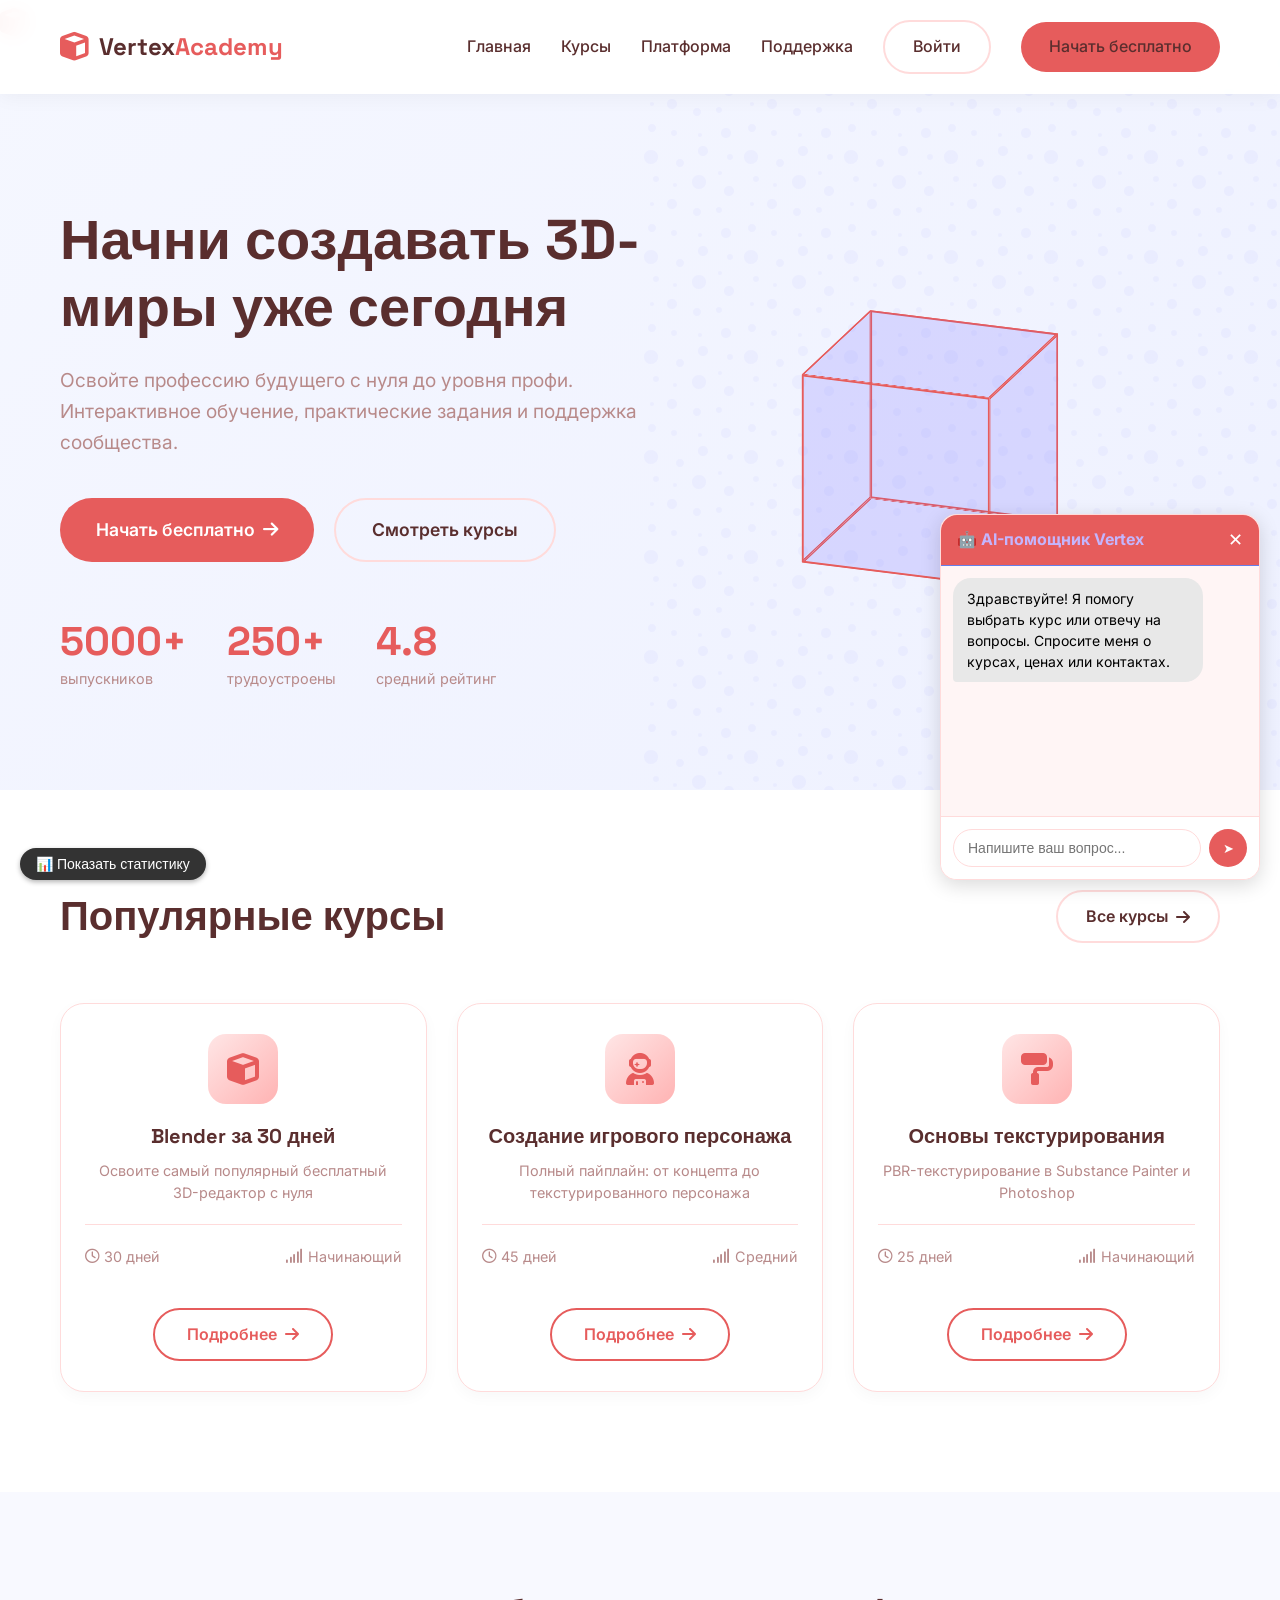
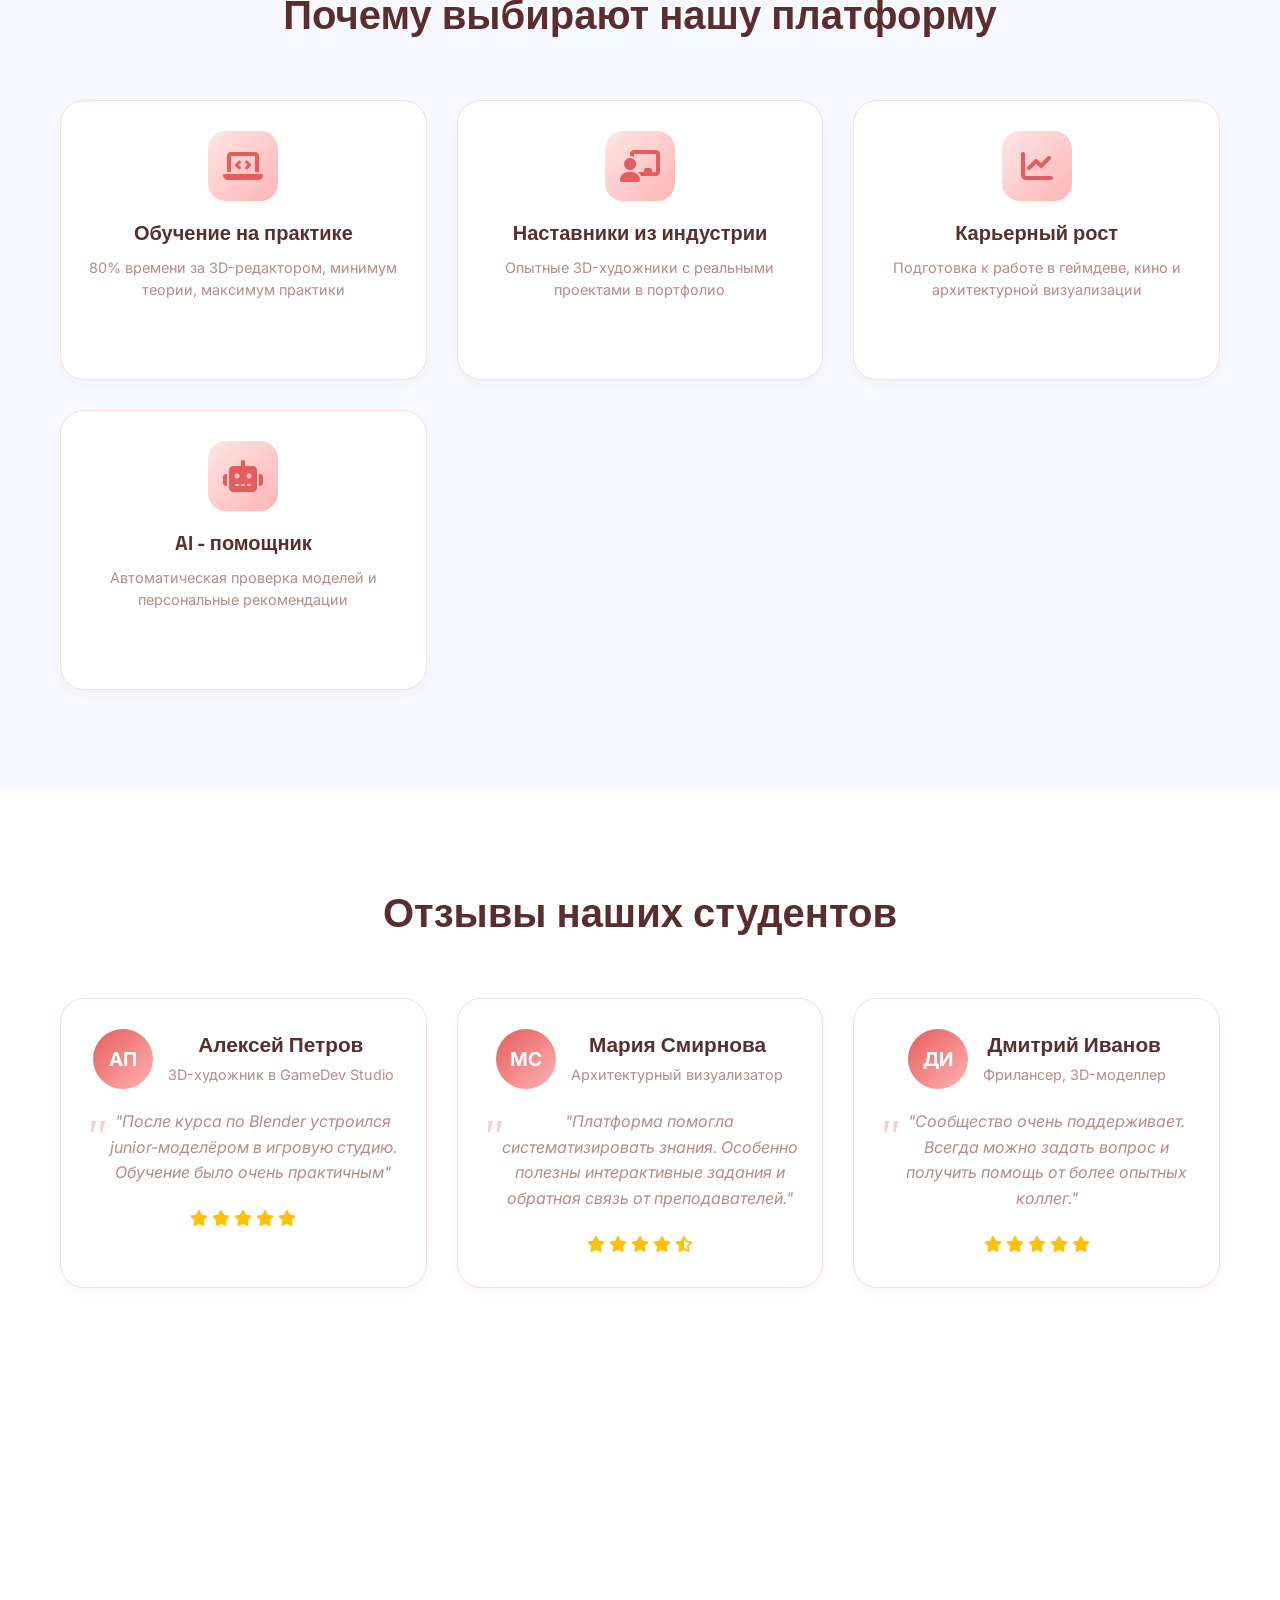
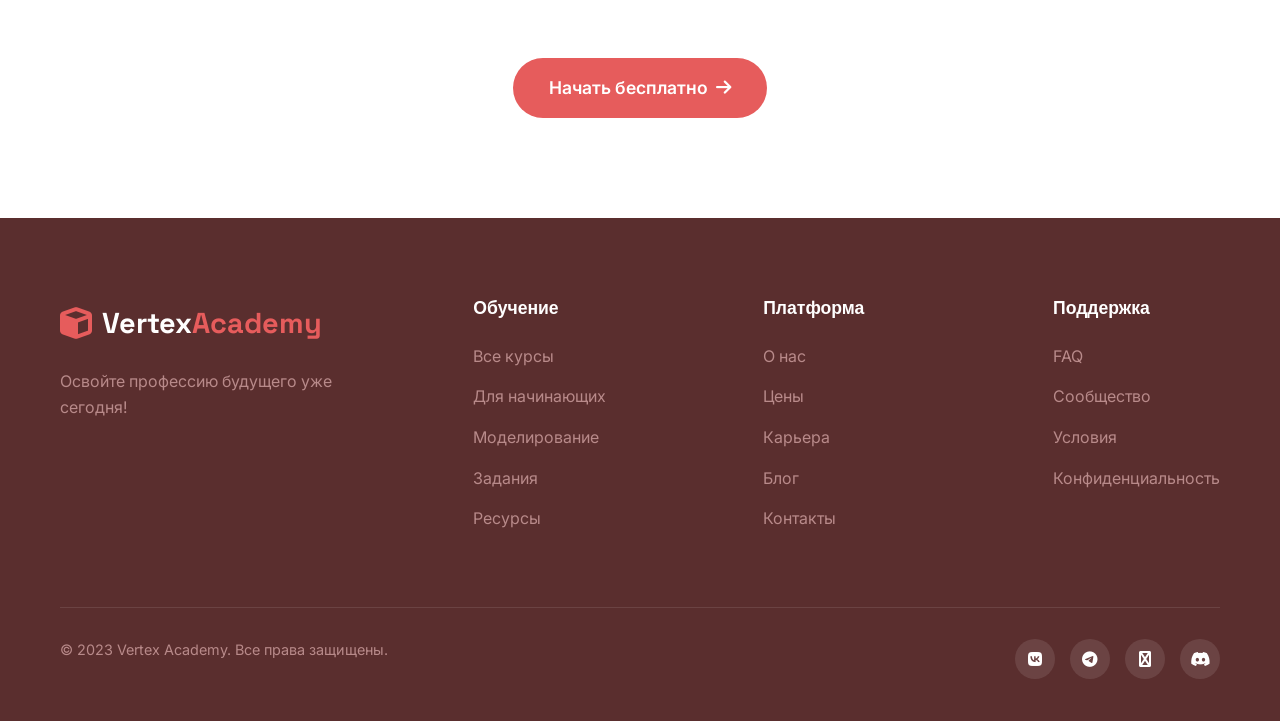
==== commit f4b8c11d: "Update index.html" ====
--- a/index.html
+++ b/index.html
@@ -315,10 +315,10 @@
             <div class="footer-bottom">
                 <p class="copyright">&copy; 2023 Vertex Academy. Все права защищены.</p>
                 <div class="social-links">
-                    <a href="#"><i class="fab fa-vk"></i></a>
-                    <a href="#"><i class="fab fa-telegram"></i></a>
-                    <a href="#"><i class="fab fa-youtube"></i></a>
-                    <a href="#"><i class="fab fa-discord"></i></a>
+                    <a href="https://vk.com/club238417916"><i class="fab fa-vk"></i></a>
+                    <a href="https://t.me/Vertex_Academyy"><i class="fab fa-telegram"></i></a>
+                    <a href="forum.html"><i class="fab fa-comments"></i></a>
+                    <a href="https://discord.gg/pwMGwv8s"><i class="fab fa-discord"></i></a>
                 </div>
             </div>
         </div>
